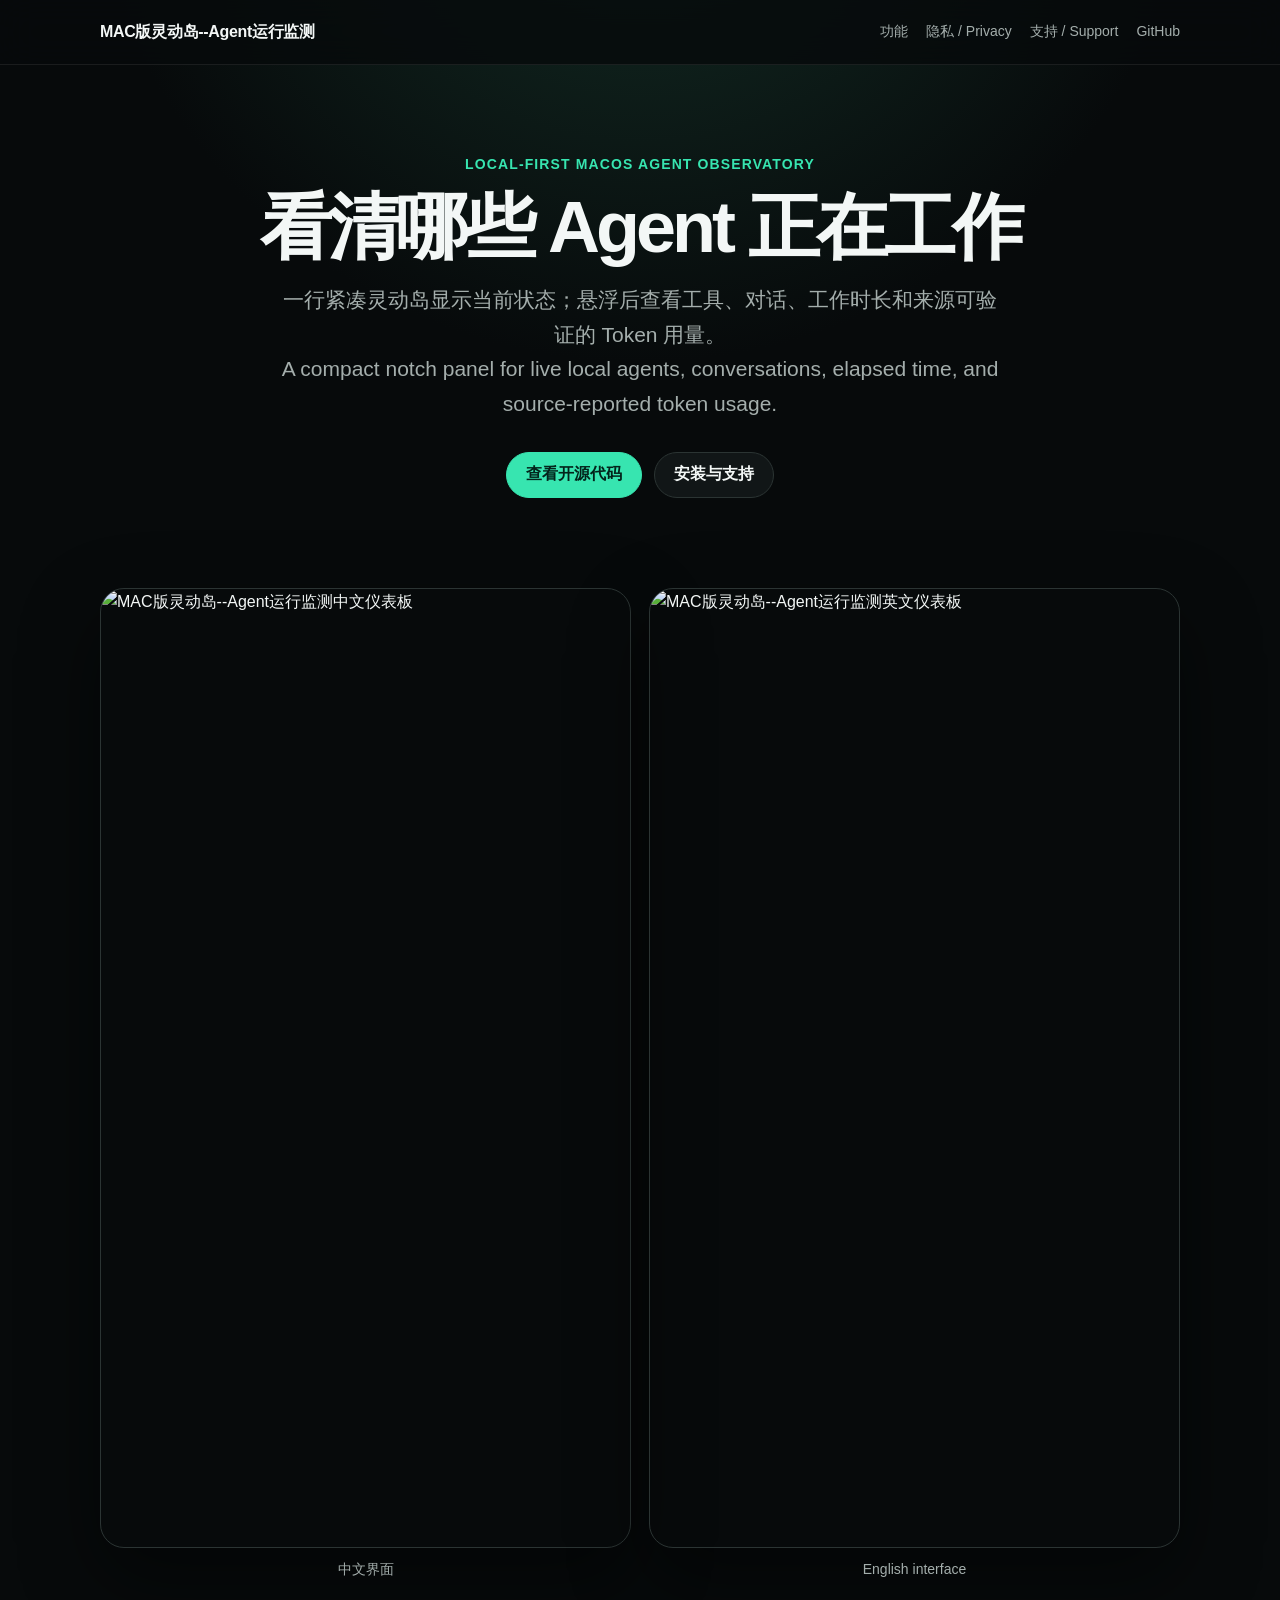
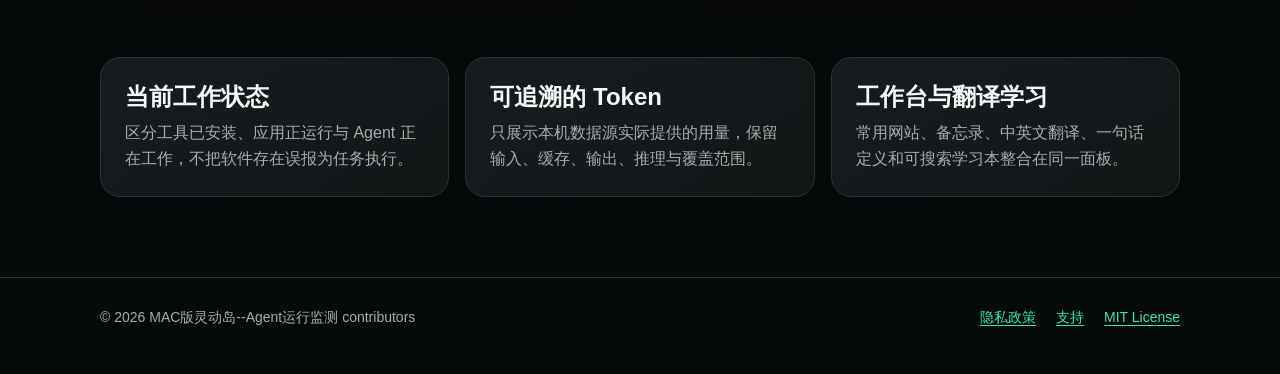
==== docs/site/index.html @ 450d2037 "Prepare App Store targets and bilingual release site" ====
<!doctype html>
<html lang="zh-CN">
<head>
  <meta charset="utf-8">
  <meta name="viewport" content="width=device-width,initial-scale=1">
  <meta name="description" content="MAC版灵动岛--Agent运行监测：在 macOS 顶部查看本机 AI Agent 的运行状态、时长和 Token 用量。">
  <link rel="canonical" href="https://kiki-lgtm-dot.github.io/mac-agent-monitor-app/">
  <link rel="stylesheet" href="styles.css">
  <title>MAC版灵动岛--Agent运行监测</title>
</head>
<body>
  <header class="site-header">
    <nav class="shell nav" aria-label="主导航">
      <a class="brand" href="./">MAC版灵动岛--Agent运行监测</a>
      <a href="#features">功能</a>
      <a href="privacy/">隐私 / Privacy</a>
      <a href="support/">支持 / Support</a>
      <a href="https://github.com/kiki-lgtm-dot/mac-agent-monitor-app">GitHub</a>
    </nav>
  </header>
  <main class="shell">
    <section class="hero">
      <div class="eyebrow">Local-first macOS agent observatory</div>
      <h1>看清哪些 Agent 正在工作</h1>
      <p class="lede">一行紧凑灵动岛显示当前状态；悬浮后查看工具、对话、工作时长和来源可验证的 Token 用量。<br>
        A compact notch panel for live local agents, conversations, elapsed time, and source-reported token usage.</p>
      <div class="actions">
        <a class="button primary" href="https://github.com/kiki-lgtm-dot/mac-agent-monitor-app">查看开源代码</a>
        <a class="button" href="support/">安装与支持</a>
      </div>
    </section>
    <section class="demo-grid" aria-label="中英文界面演示">
      <figure><img class="shot" src="media/mac-agent-monitor-overview-zh.png" width="1280" height="960" alt="MAC版灵动岛--Agent运行监测中文仪表板"><figcaption>中文界面</figcaption></figure>
      <figure><img class="shot" src="media/mac-agent-monitor-overview-en.png" width="1280" height="960" alt="MAC版灵动岛--Agent运行监测英文仪表板"><figcaption>English interface</figcaption></figure>
    </section>
    <section class="grid" id="features" aria-label="核心功能">
      <article class="card"><h2>当前工作状态</h2><p>区分工具已安装、应用正运行与 Agent 正在工作，不把软件存在误报为任务执行。</p></article>
      <article class="card"><h2>可追溯的 Token</h2><p>只展示本机数据源实际提供的用量，保留输入、缓存、输出、推理与覆盖范围。</p></article>
      <article class="card"><h2>工作台与翻译学习</h2><p>常用网站、备忘录、中英文翻译、一句话定义和可搜索学习本整合在同一面板。</p></article>
    </section>
  </main>
  <footer class="footer"><div class="shell"><span>© 2026 MAC版灵动岛--Agent运行监测 contributors</span><a href="privacy/">隐私政策</a><a href="support/">支持</a><a href="https://github.com/kiki-lgtm-dot/mac-agent-monitor-app/blob/main/LICENSE">MIT License</a></div></footer>
</body>
</html>
---- docs/site/styles.css ----
:root {
  color-scheme: dark;
  --bg: #070a0b;
  --panel: #111617;
  --panel-2: #171d1e;
  --text: #f3f7f6;
  --muted: #a4aeac;
  --line: #2b3433;
  --accent: #37e5b0;
  --accent-ink: #03241b;
  --max: 1080px;
  font-family: -apple-system, BlinkMacSystemFont, "SF Pro Display", "PingFang SC", sans-serif;
}

* { box-sizing: border-box; }
html { scroll-behavior: smooth; }
section[id] { scroll-margin-top: 88px; }
body { margin: 0; background: radial-gradient(circle at 50% -10%, #143027 0, var(--bg) 35rem); color: var(--text); line-height: 1.65; }
a { color: var(--accent); text-underline-offset: 3px; }
.shell { width: min(calc(100% - 32px), var(--max)); margin: 0 auto; }
.site-header { position: sticky; top: 0; z-index: 10; border-bottom: 1px solid rgba(255,255,255,.08); background: rgba(7,10,11,.82); backdrop-filter: blur(18px); }
.nav { min-height: 64px; display: flex; align-items: center; gap: 18px; }
.brand { margin-right: auto; color: var(--text); text-decoration: none; font-weight: 750; letter-spacing: -.02em; }
.nav a:not(.brand) { color: var(--muted); text-decoration: none; font-size: 14px; }
.nav a:hover { color: var(--text); }
.hero { padding: 88px 0 54px; text-align: center; }
.eyebrow { color: var(--accent); font-size: 14px; font-weight: 700; letter-spacing: .08em; text-transform: uppercase; }
h1 { max-width: 900px; margin: 14px auto 18px; font-size: clamp(38px, 7vw, 72px); line-height: 1.04; letter-spacing: -.055em; }
.lede { max-width: 720px; margin: 0 auto; color: var(--muted); font-size: clamp(17px, 2.2vw, 21px); }
.actions { display: flex; flex-wrap: wrap; justify-content: center; gap: 12px; margin-top: 30px; }
.button { display: inline-flex; min-height: 46px; align-items: center; justify-content: center; padding: 0 19px; border: 1px solid var(--line); border-radius: 999px; background: var(--panel); color: var(--text); text-decoration: none; font-weight: 700; }
.button.primary { border-color: var(--accent); background: var(--accent); color: var(--accent-ink); }
.demo-grid { display: grid; grid-template-columns: repeat(2, minmax(0, 1fr)); gap: 18px; margin: 36px auto 76px; }
.demo-grid figure { margin: 0; }
.demo-grid figcaption { margin-top: 10px; color: var(--muted); text-align: center; font-size: 14px; }
.shot { display: block; width: 100%; margin: 0; border: 1px solid var(--line); border-radius: 24px; box-shadow: 0 30px 80px rgba(0,0,0,.48); }
.grid { display: grid; grid-template-columns: repeat(3, 1fr); gap: 16px; margin: 0 0 80px; }
.card { padding: 24px; border: 1px solid var(--line); border-radius: 20px; background: linear-gradient(145deg, var(--panel-2), var(--panel)); }
.card h2, .card h3 { margin: 0 0 8px; line-height: 1.25; }
.card p { margin: 0; color: var(--muted); }
.document { max-width: 820px; padding: 64px 0 96px; }
.document h1 { margin: 0 0 12px; font-size: clamp(34px, 6vw, 56px); }
.document h2 { margin: 42px 0 10px; font-size: 24px; line-height: 1.25; }
.document h3 { margin: 28px 0 8px; }
.document p, .document li { color: #c5cecc; }
.document .meta, .language-note { color: var(--muted); }
.language-block { margin-top: 58px; padding-top: 48px; border-top: 1px solid var(--line); }
.notice { margin: 24px 0; padding: 18px 20px; border-left: 3px solid var(--accent); border-radius: 0 14px 14px 0; background: var(--panel); }
.notice p { margin: 0; }
.footer { padding: 28px 0 44px; border-top: 1px solid var(--line); color: var(--muted); font-size: 14px; }
.footer .shell { display: flex; flex-wrap: wrap; gap: 12px 20px; }
.footer span { margin-right: auto; }
code { padding: 2px 6px; border-radius: 6px; background: var(--panel-2); font-family: ui-monospace, SFMono-Regular, Menlo, monospace; font-size: .9em; }

@media (max-width: 760px) {
  .nav { align-items: flex-start; flex-wrap: wrap; gap: 10px 16px; padding: 14px 0; }
  .brand { flex-basis: 100%; }
  .hero { padding-top: 58px; }
  .grid { grid-template-columns: 1fr; }
  .demo-grid { grid-template-columns: 1fr; }
  .shot { border-radius: 16px; }
  .document { padding-top: 44px; }
}
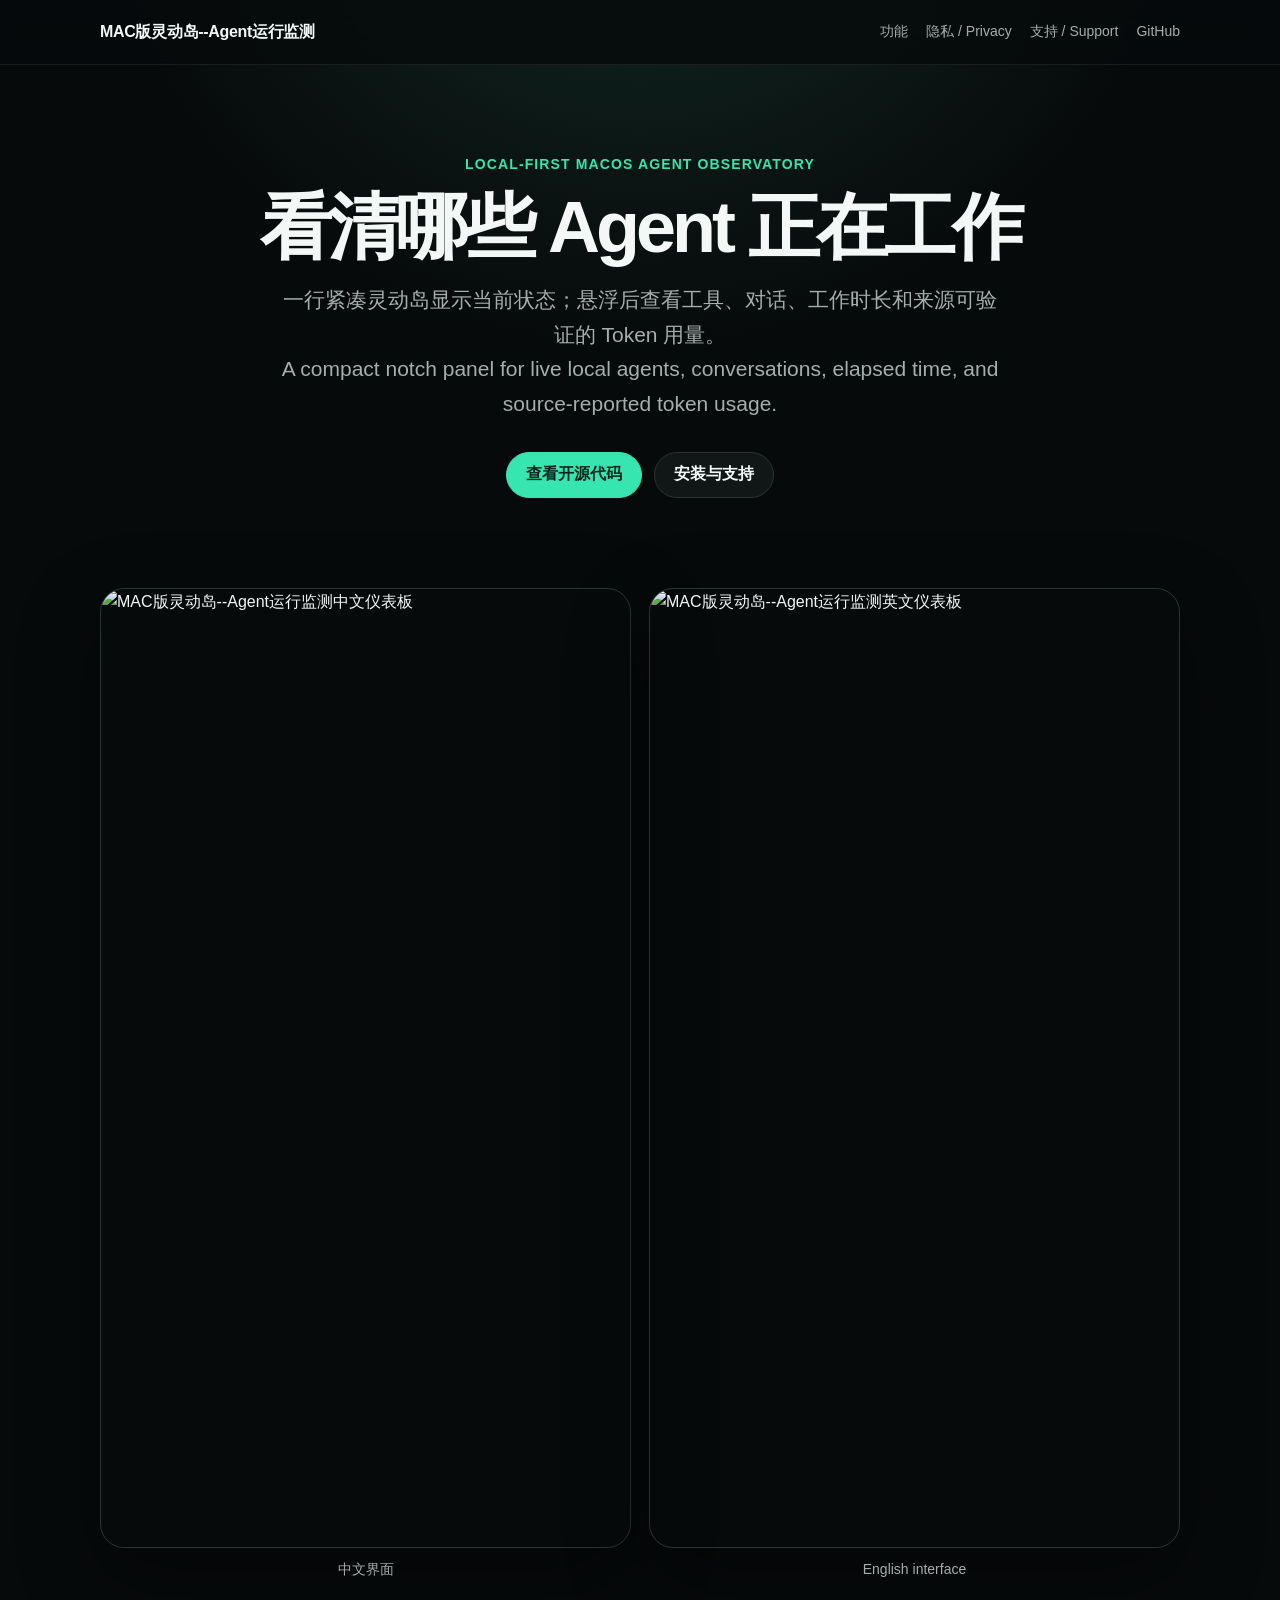
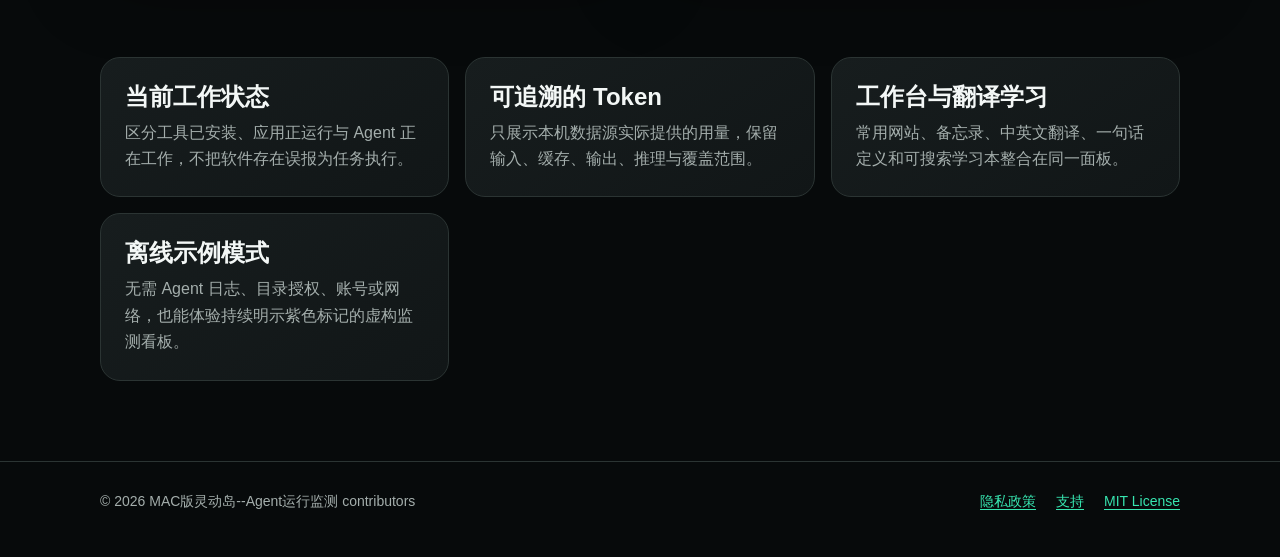
==== commit f767951d: "Add safe offline review demo" ====
--- a/docs/site/index.html
+++ b/docs/site/index.html
@@ -37,6 +37,7 @@
       <article class="card"><h2>当前工作状态</h2><p>区分工具已安装、应用正运行与 Agent 正在工作，不把软件存在误报为任务执行。</p></article>
       <article class="card"><h2>可追溯的 Token</h2><p>只展示本机数据源实际提供的用量，保留输入、缓存、输出、推理与覆盖范围。</p></article>
       <article class="card"><h2>工作台与翻译学习</h2><p>常用网站、备忘录、中英文翻译、一句话定义和可搜索学习本整合在同一面板。</p></article>
+      <article class="card"><h2>离线示例模式</h2><p>无需 Agent 日志、目录授权、账号或网络，也能体验持续明示紫色标记的虚构监测看板。</p></article>
     </section>
   </main>
   <footer class="footer"><div class="shell"><span>© 2026 MAC版灵动岛--Agent运行监测 contributors</span><a href="privacy/">隐私政策</a><a href="support/">支持</a><a href="https://github.com/kiki-lgtm-dot/mac-agent-monitor-app/blob/main/LICENSE">MIT License</a></div></footer>
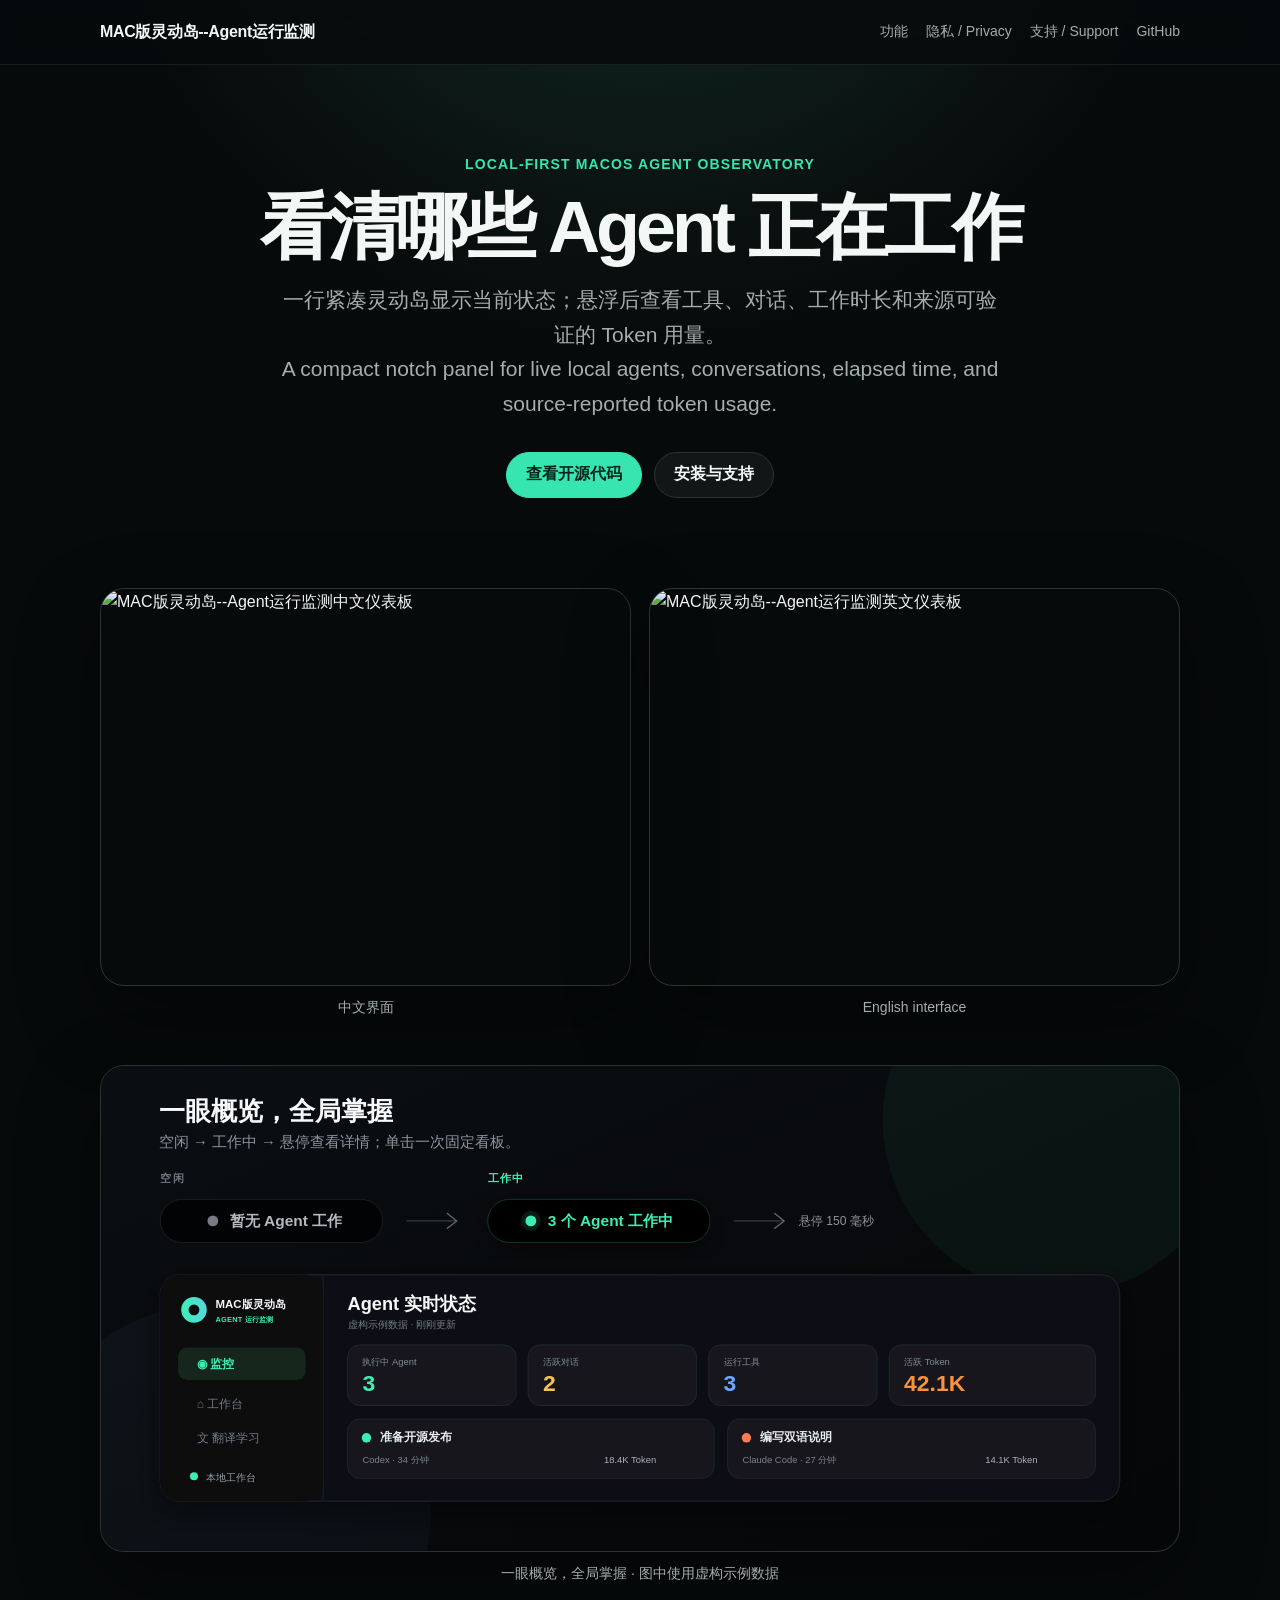
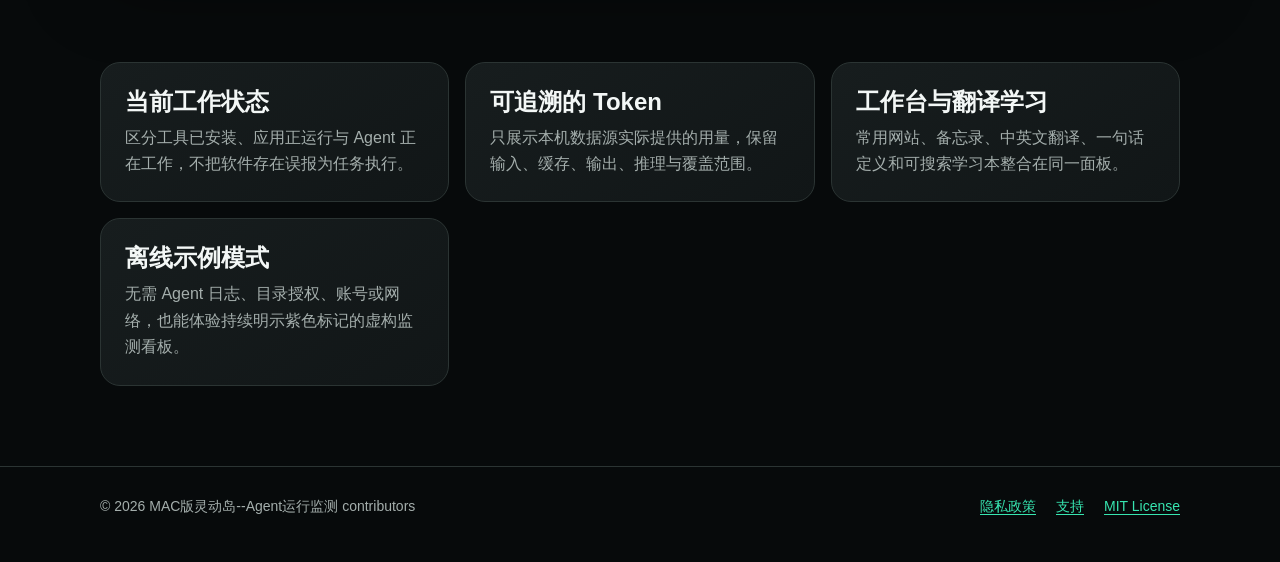
==== commit cde2d115: "Add Chinese demo and harden Apple release gates" ====
--- a/docs/site/index.html
+++ b/docs/site/index.html
@@ -33,6 +33,9 @@
       <figure><img class="shot" src="media/mac-agent-monitor-overview-zh.png" width="1280" height="960" alt="MAC版灵动岛--Agent运行监测中文仪表板"><figcaption>中文界面</figcaption></figure>
       <figure><img class="shot" src="media/mac-agent-monitor-overview-en.png" width="1280" height="960" alt="MAC版灵动岛--Agent运行监测英文仪表板"><figcaption>English interface</figcaption></figure>
     </section>
+    <section class="interaction-demo" aria-label="折叠与展开交互示意">
+      <figure><img class="shot" src="media/mac-agent-monitor-states-zh.svg" width="1600" height="720" loading="lazy" decoding="async" alt="从暂无 Agent 工作到工作中，再通过悬停展开完整监控看板的中文交互示意图"><figcaption>一眼概览，全局掌握 · 图中使用虚构示例数据</figcaption></figure>
+    </section>
     <section class="grid" id="features" aria-label="核心功能">
       <article class="card"><h2>当前工作状态</h2><p>区分工具已安装、应用正运行与 Agent 正在工作，不把软件存在误报为任务执行。</p></article>
       <article class="card"><h2>可追溯的 Token</h2><p>只展示本机数据源实际提供的用量，保留输入、缓存、输出、推理与覆盖范围。</p></article>
--- a/docs/site/styles.css
+++ b/docs/site/styles.css
@@ -33,7 +33,10 @@
 .demo-grid { display: grid; grid-template-columns: repeat(2, minmax(0, 1fr)); gap: 18px; margin: 36px auto 76px; }
 .demo-grid figure { margin: 0; }
 .demo-grid figcaption { margin-top: 10px; color: var(--muted); text-align: center; font-size: 14px; }
-.shot { display: block; width: 100%; margin: 0; border: 1px solid var(--line); border-radius: 24px; box-shadow: 0 30px 80px rgba(0,0,0,.48); }
+.interaction-demo { margin: -30px auto 76px; }
+.interaction-demo figure { margin: 0; }
+.interaction-demo figcaption { margin-top: 10px; color: var(--muted); text-align: center; font-size: 14px; }
+.shot { display: block; width: 100%; height: auto; margin: 0; border: 1px solid var(--line); border-radius: 24px; box-shadow: 0 30px 80px rgba(0,0,0,.48); }
 .grid { display: grid; grid-template-columns: repeat(3, 1fr); gap: 16px; margin: 0 0 80px; }
 .card { padding: 24px; border: 1px solid var(--line); border-radius: 20px; background: linear-gradient(145deg, var(--panel-2), var(--panel)); }
 .card h2, .card h3 { margin: 0 0 8px; line-height: 1.25; }
@@ -58,6 +61,7 @@
   .hero { padding-top: 58px; }
   .grid { grid-template-columns: 1fr; }
   .demo-grid { grid-template-columns: 1fr; }
+  .interaction-demo { margin-top: -36px; }
   .shot { border-radius: 16px; }
   .document { padding-top: 44px; }
 }
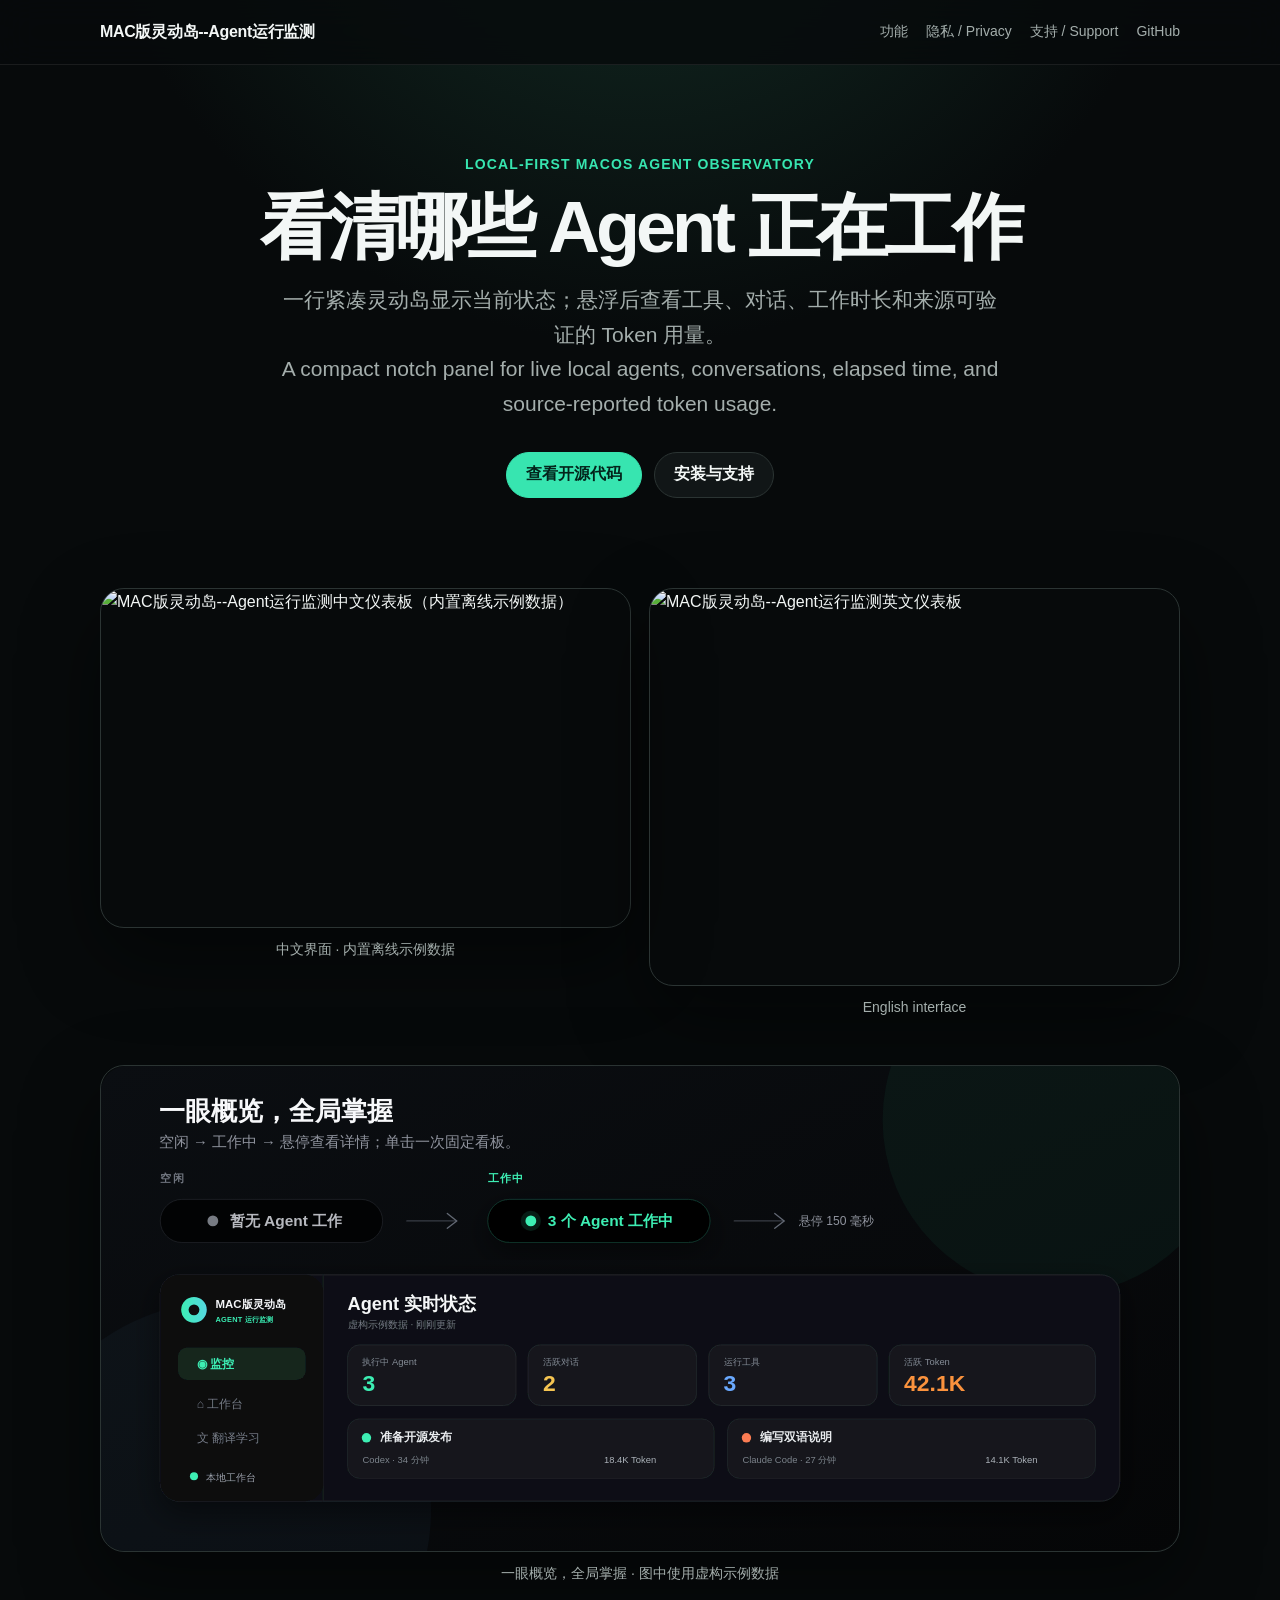
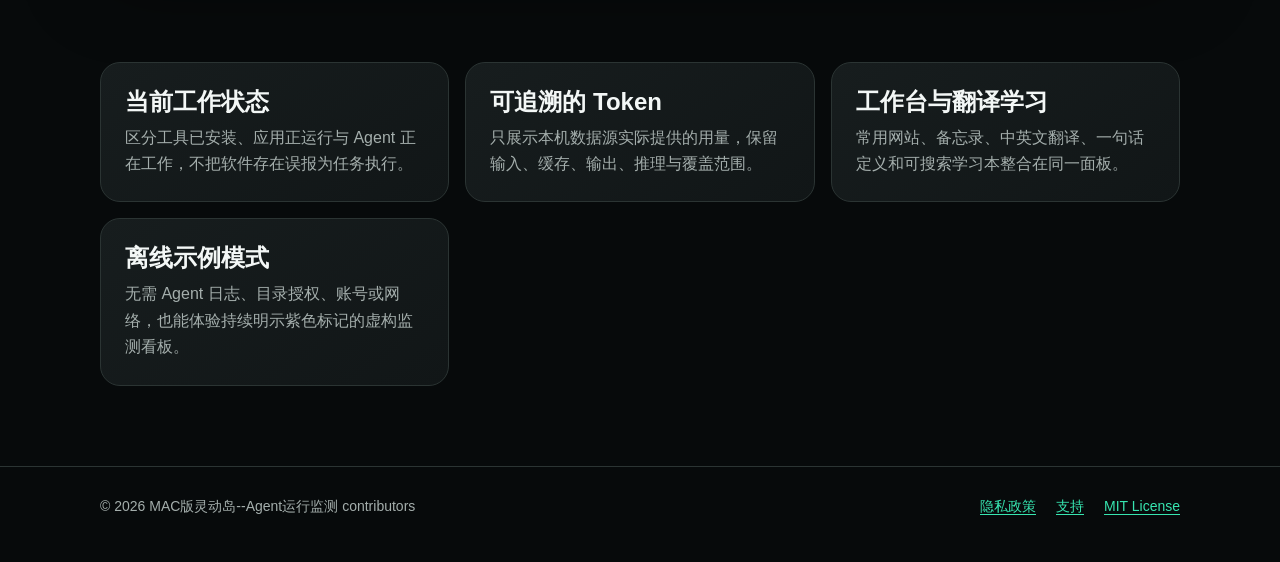
==== commit 68910692: "Add Chinese demo and harden release evidence" ====
--- a/docs/site/index.html
+++ b/docs/site/index.html
@@ -5,7 +5,7 @@
   <meta name="viewport" content="width=device-width,initial-scale=1">
   <meta name="description" content="MAC版灵动岛--Agent运行监测：在 macOS 顶部查看本机 AI Agent 的运行状态、时长和 Token 用量。">
   <link rel="canonical" href="https://kiki-lgtm-dot.github.io/mac-agent-monitor-app/">
-  <link rel="stylesheet" href="styles.css">
+  <link rel="stylesheet" href="styles.css?v=20260903-cn-demo">
   <title>MAC版灵动岛--Agent运行监测</title>
 </head>
 <body>
@@ -30,11 +30,11 @@
       </div>
     </section>
     <section class="demo-grid" aria-label="中英文界面演示">
-      <figure><img class="shot" src="media/mac-agent-monitor-overview-zh.png" width="1280" height="960" alt="MAC版灵动岛--Agent运行监测中文仪表板"><figcaption>中文界面</figcaption></figure>
-      <figure><img class="shot" src="media/mac-agent-monitor-overview-en.png" width="1280" height="960" alt="MAC版灵动岛--Agent运行监测英文仪表板"><figcaption>English interface</figcaption></figure>
+      <figure><img class="shot" src="media/mac-agent-monitor-overview-zh.png?v=20260904-safe-example" width="1280" height="820" style="height:auto" alt="MAC版灵动岛--Agent运行监测中文仪表板（内置离线示例数据）"><figcaption>中文界面 · 内置离线示例数据</figcaption></figure>
+      <figure><img class="shot" src="media/mac-agent-monitor-overview-en.png" width="1280" height="960" style="height:auto" alt="MAC版灵动岛--Agent运行监测英文仪表板"><figcaption>English interface</figcaption></figure>
     </section>
     <section class="interaction-demo" aria-label="折叠与展开交互示意">
-      <figure><img class="shot" src="media/mac-agent-monitor-states-zh.svg" width="1600" height="720" loading="lazy" decoding="async" alt="从暂无 Agent 工作到工作中，再通过悬停展开完整监控看板的中文交互示意图"><figcaption>一眼概览，全局掌握 · 图中使用虚构示例数据</figcaption></figure>
+      <figure><img class="shot" src="media/mac-agent-monitor-states-zh.svg" width="1600" height="720" style="height:auto" loading="lazy" decoding="async" alt="从暂无 Agent 工作到工作中，再通过悬停展开完整监控看板的中文交互示意图"><figcaption>一眼概览，全局掌握 · 图中使用虚构示例数据</figcaption></figure>
     </section>
     <section class="grid" id="features" aria-label="核心功能">
       <article class="card"><h2>当前工作状态</h2><p>区分工具已安装、应用正运行与 Agent 正在工作，不把软件存在误报为任务执行。</p></article>
